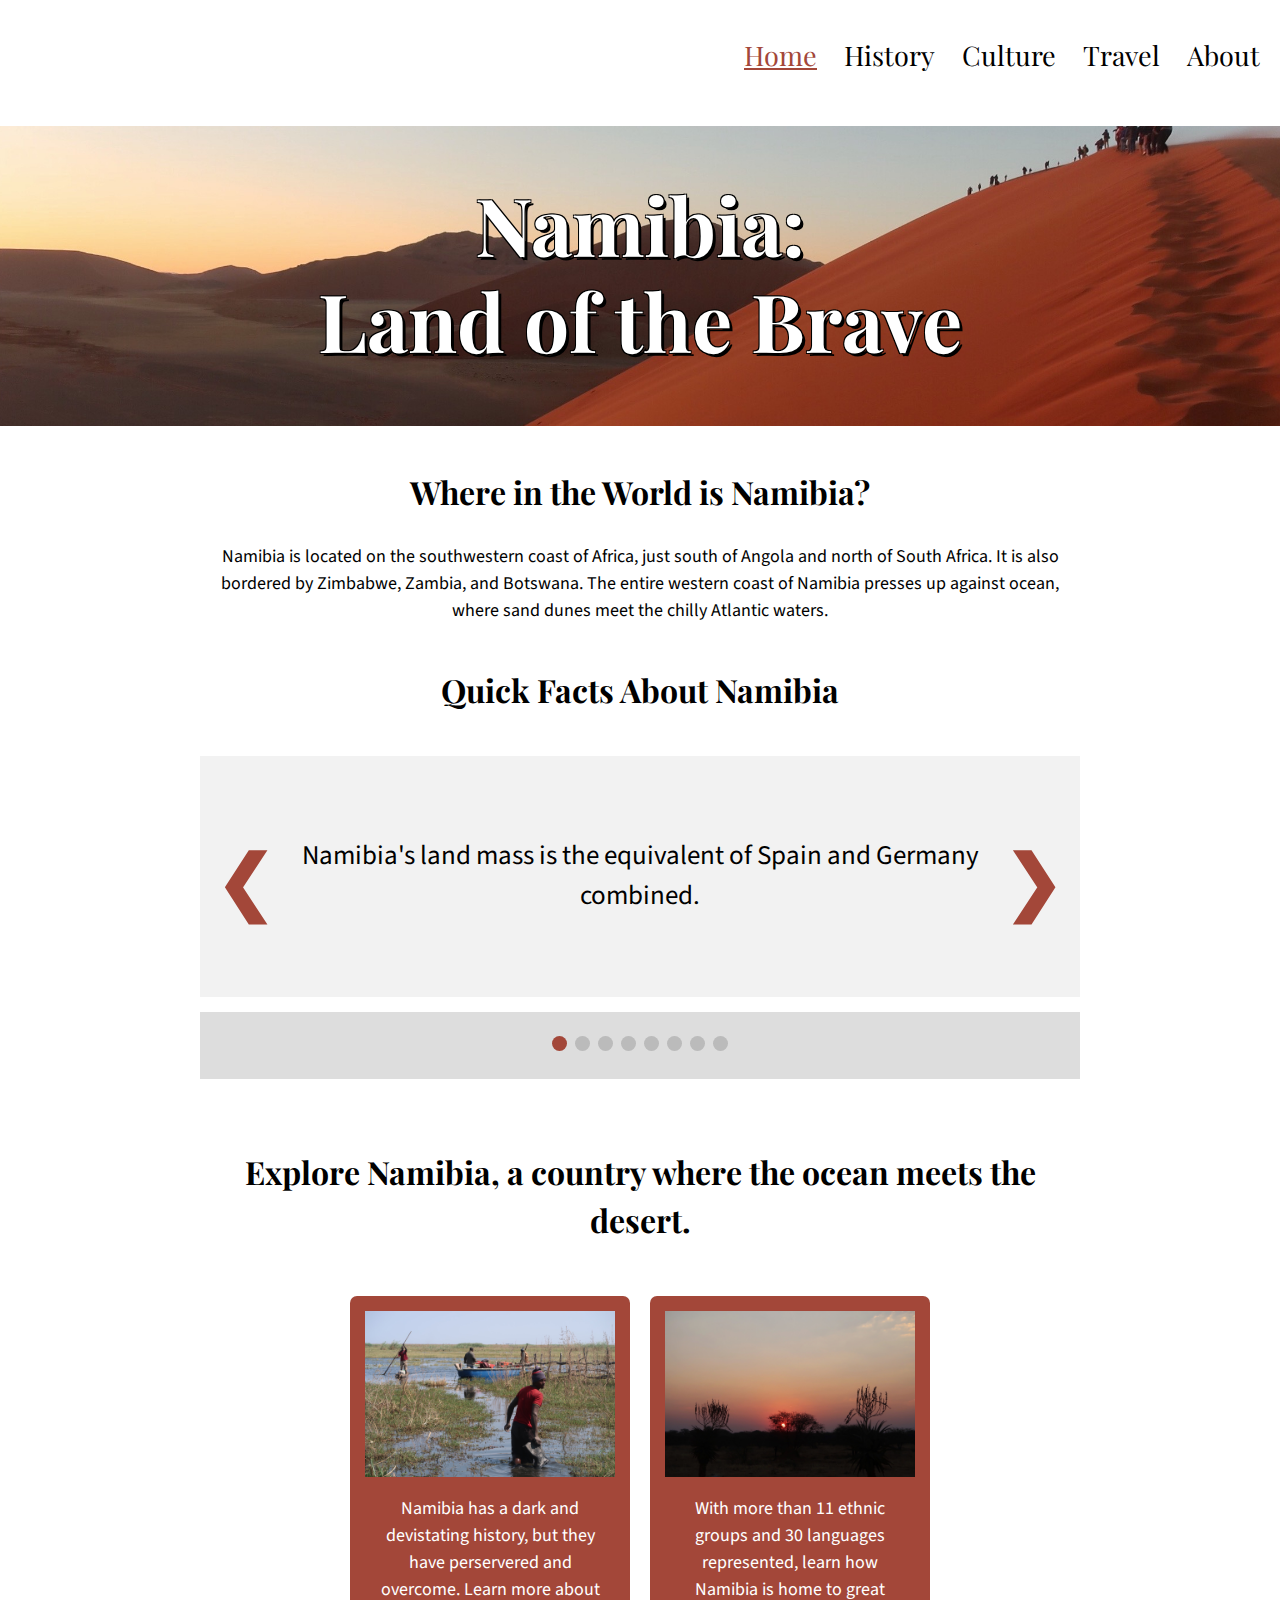
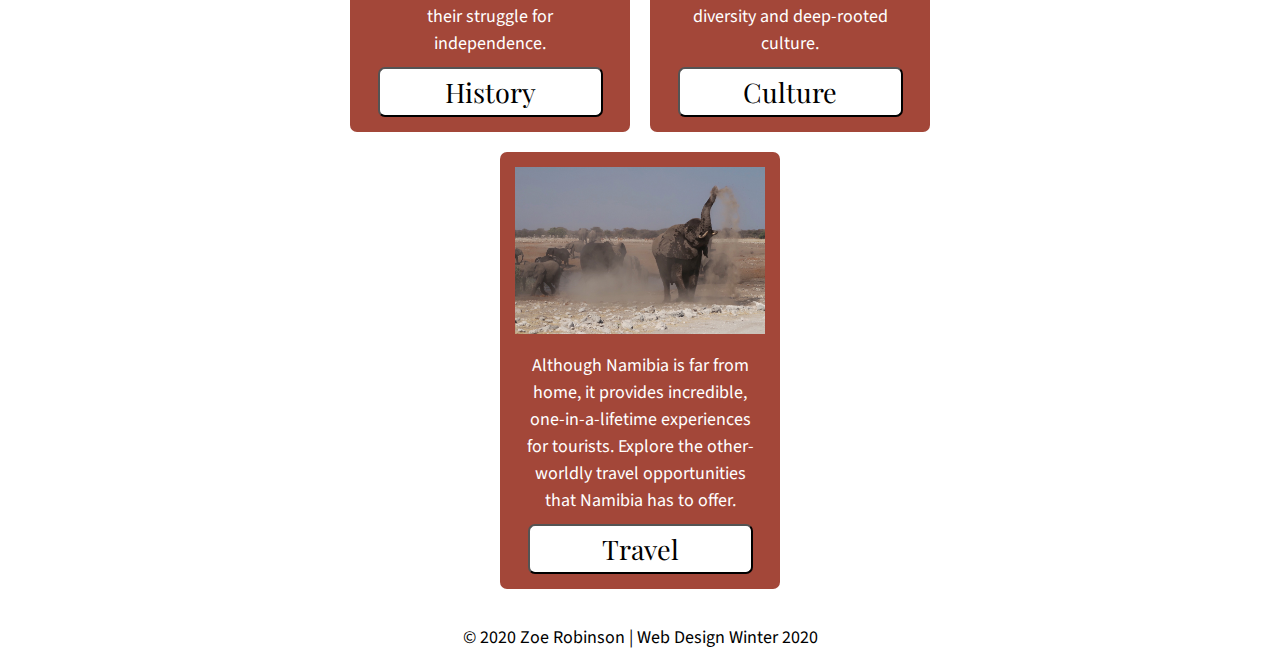
==== index.html @ 70f1e92c "Add files via upload" ====
<!DOCTYPE html>
<html lang="en">
  <head>

    <!-- Global site tag (gtag.js) - Google Analytics -->
    <script async src="https://www.googletagmanager.com/gtag/js?id=UA-159987668-1"></script>
    <script>
    window.dataLayer = window.dataLayer || [];
    function gtag(){dataLayer.push(arguments);}
    gtag('js', new Date());

    gtag('config', 'UA-159987668-1');
    </script>

    <meta charset="utf-8">
    <meta name="viewport" content="width=device-width, initial-scale=1.0">
    <link rel="stylesheet" type="text/css" href="css/html5reset.css">
    <link rel="stylesheet" type="text/css" href="css/style.css">
    <link href="https://fonts.googleapis.com/css?family=Playfair+Display&display=swap" rel="stylesheet">
    <link href="https://fonts.googleapis.com/css?family=Source+Sans+Pro&display=swap" rel="stylesheet">
    <link rel="shortcut icon" type="image/png" href="images/namibia-favicon.png"/>

    <!-- Page title -->
    <title>Namibia</title>
  </head>

  <body>
    <main>
    <!-- Skip to content -->
    <div class="skip"><a href="#main" tabindex="1">Skip to Main Content</a></div>
    <div class="container">
      <nav>
        <ul class="navbar">
          <li class="selected"><a href="index.html" tabindex="2">Home</a></li>
          <li><a href="history.html" tabindex="3">History</a></li>
          <li><a href="culture.html" tabindex="4">Culture</a></li>
          <li><a href="travel.html" tabindex="5">Travel</a></li>
          <li><a href="about.html" tabindex="6">About</a></li>
        </ul>
      </nav>

      <!-- Header content -->
      <header id="main">
        <h1>Namibia:
          <br>Land of the Brave</h1>
      </header>

      <!-- About -->
      <div class="about-text-block">
        <a id="about-text-block"></a>
        <br>
        <h2>Where in the World is Namibia?</h2>&nbsp;
        <p>Namibia is located on the southwestern coast of Africa, just south of Angola and north of South Africa. It is also bordered by Zimbabwe, Zambia, and Botswana. The entire western coast of Namibia presses up against ocean, where sand dunes meet the chilly Atlantic waters.</p>
        <br>
      </div>

      <div class="quick-facts-block">
          <h2>Quick Facts About Namibia</h2>&nbsp;
      </div>

      <!-- Slideshow container -->
      <div class="slideshow-container">
      <!-- Full-width slides/quotes -->
        <div class="mySlides">
          <q>Namibia's land mass is the equivalent of Spain and Germany combined.</q>
        </div>

        <div class="mySlides">
          <q>With 2 million people, it has the second lowest population density in the world.</q>
        </div>

        <div class="mySlides">
          <q>Namibia is home to the world’s largest underground lake: Lake Otijkoto. </q>
        </div>

        <div class="mySlides">
          <q>It is home to the Namib Desert, the largest desert in the world which runs along it’s Atlantic Ocean coast.</q>
        </div>

        <div class="mySlides">
          <q>Within the Namib Desert is the highest sand dune in the world at 900 ft. tall.</q>
        </div>

        <div class="mySlides">
          <q>80% of the entire country is desert.</q>
        </div>

        <div class="mySlides">
          <q>Namibia, along with South Africa, was colonized by Germany.</q>
        </div>

        <div class="mySlides">
          <q>English is the official language of Namibia.</q>
        </div>

        <!-- Next/prev buttons -->
        <a class="prev" onclick="plusSlides(-1)">&#10094;</a>
        <a class="next" onclick="plusSlides(1)">&#10095;</a>
      </div>

      <!-- Dots/bullets/indicators -->
      <div class="dot-container">
        <span class="dot" onclick="currentSlide(1)"></span>
        <span class="dot" onclick="currentSlide(2)"></span>
        <span class="dot" onclick="currentSlide(3)"></span>
        <span class="dot" onclick="currentSlide(4)"></span>
        <span class="dot" onclick="currentSlide(5)"></span>
        <span class="dot" onclick="currentSlide(6)"></span>
        <span class="dot" onclick="currentSlide(7)"></span>
        <span class="dot" onclick="currentSlide(8)"></span>
      </div>         
      
      
      <div class="cards-heading">
        <br><br><h2>Explore Namibia, a country where the ocean meets the desert.</h2>&nbsp;
      </div>

        <div class="cards">

          <div class="card">
              <a href="history.html">
              <img src="images/zambezi.jpg" alt="Fishermen wading through the Zambezi River" style="width:100%"></a>
              <p> Namibia has a dark and devistating history, but they have perservered and overcome. Learn more about their struggle for independence.</p>
              <button onclick="history.html">History</button>
            </div>

          <div class="card">
              <a href="culture.html">
              <img src="images/sunset.jpeg" alt="Sun setting over a desert landscape" style="width:100%"></a>
              <p> With more than 11 ethnic groups and 30 languages represented, learn how Namibia is home to great diversity and deep-rooted culture.</p>
              <button onclick="culture.html">Culture</button>
            </div>

          <div class="card">
              <a href="travel.html">
              <img src="images/elephant.jpeg" alt="Group of elephants at a watering hole" style="width:100%"></a>
              <p> Although Namibia is far from home, it provides incredible, one-in-a-lifetime experiences for tourists. Explore the other-worldly travel opportunities that Namibia has to offer.</p>
              <button onclick="travel.html">Travel</button>
            </div>

        </div>

    <!-- Slideshow functionality -->
    <script>
    var slideIndex = 1;
    showSlides(slideIndex);

    function plusSlides(n) {
      showSlides(slideIndex += n);
    }

    function currentSlide(n) {
      showSlides(slideIndex = n);
    }

    function showSlides(n) {
      var i;
      var slides = document.getElementsByClassName("mySlides");
      var dots = document.getElementsByClassName("dot");
      if (n > slides.length) {slideIndex = 1}    
      if (n < 1) {slideIndex = slides.length}
      for (i = 0; i < slides.length; i++) {
          slides[i].style.display = "none";  
      }
      for (i = 0; i < dots.length; i++) {
          dots[i].className = dots[i].className.replace(" active", "");
      }
      slides[slideIndex-1].style.display = "block";  
      dots[slideIndex-1].className += " active";
    }
    </script>
  
    <footer>
      <p>© 2020 Zoe Robinson | Web Design Winter 2020</p>
    </footer>
    </div>
    </main>
  </body>
</html>
---- css/style.css ----
body{
  	background-color: white;
  	font-size: 18px;
    line-height:1.5;
  	margin: 0;
  	padding: 0;
    font-family: 'Source Sans Pro', sans-serif;
}

header{
  background: url("../images/dune-sunrise.JPG");
  /* parallax effect */
  background-attachment: fixed;    
  background-position: center;
  background-repeat: no-repeat;
  background-size: cover;     
  height: 300px;               
  grid-column: 1 / -1;
  color: black; 
  flex-direction: row;
}

header p{
  color: black;
  font-size: 24px;
  padding: 0 100px;
  text-align: center;
  font-family: 'Source Sans Pro', sans-serif;
  font-weight: 900;
}

/* navbar */
nav{
    background-color: white;
    padding: 5px 5px; 
    text-align: center;
    font-family: 'Playfair Display', serif;
    grid-column: 1 / -1;
    grid-row: 1 / span 1;
}

nav li{
    display:block;
    line-height: 1.1;

}

nav a{
    color: black;
    text-decoration: none; 
}

nav a:hover{
    background: black;
    color: white;
}

div.container li.selected a{
  color: #A34739;
  text-decoration: underline;
}


h1{
  	font-size: 60px;
  	line-height: 1.2;
  	padding: 50px 0;
  	text-align: center;
    margin: 0 auto;
    font-family: 'Playfair Display', serif;
    color: white;
    text-shadow:
       3px 3px 0 #000,
     -1px -1px 0 #000,  
      1px -1px 0 #000,
      -1px 1px 0 #000,
       1px 1px 0 #000;
}

h2{
  	font-size: 32px;
  	line-height: 1.5;
    font-family: 'Playfair Display', serif;
    text-align: center;
}

h3{
    font-size: 24px;
    line-height: 1;
    font-family: 'Playfair Display', serif;
}

/* skip to content hidden, transition in */
.skip a{
  	background: white;
  	left: 0;
  	padding: 6px;
  	-webkit-transition: top 1s ease-out;
  	transition: top 1s ease-out;
  	z-index: 1;
  	position: absolute;
  	top: -40px;
}

/* move skip to content to top right of page when in focus */
.skip a:focus{
	top: 0;
}
 
/* add a border around content in focus */
*:focus{
 	border: 2px solid black;
 } 

footer{
  	background-color: white;
  	color: black;
  	grid-column: 1 / -1; 
  	grid-row: 9 / span 1;
    padding: 10px;
  	text-align: center;
}


/* grid container */
.container{
  display: grid;
  grid-template-columns: 50px auto 50px;
  grid-template-rows: auto auto auto auto auto auto auto auto auto;
  grid-row-gap: 15px;
}

/* Homepage (HP) styling */

.about-text-block{
  display: grid;
  text-align: center;
  grid-column: 2 / span 1;
  grid-row: 3 / span 1;
}

.quick-facts-block {
  grid-column: 2 / span 1;
  grid-row: 4 / span 1;
  text-align: center;
}

/* HP - slideshow container */
.slideshow-container {
  position: relative;
  background: #f1f1f1f1;
  min-height: 300px;
  grid-column: 2 / span 1;
  grid-row: 5 / span 1;
}

/* HP - slides */
.mySlides {
  display: none;
  padding: 80px;
  font-size: 1em;
  text-align: center;
}

/* HP - next & previous buttons */
.prev, .next {
  cursor: pointer;
  position: absolute;
  top: 50%;
  width: auto;
  margin-top: -70px;
  padding: 16px;
  color: #A34739;
  font-family: 'Playfair Display', serif;
  font-weight: bold;
  font-size: 4em;
  border-radius: 0 3px 3px 0;
  user-select: none;
}

/* HP - position the "next button" to the right */
.next {
  position: absolute;
  right: 0;
  border-radius: 3px 0 0 3px;
}

/* HP - on hover, add a slightly opaque background color */
.prev:hover, .next:hover {
  background-color: rgba(0,0,0,0.8);
  color: white;
}

/* HP - dot/bullet/indicator container */
.dot-container {
  text-align: center;
  padding: 20px;
  background: #ddd;
  grid-column: 2 / span 1;
  grid-row: 6 / span 1;
}

/* HP - dots/bullets/indicators */
.dot {
  cursor: pointer;
  height: 15px;
  width: 15px;
  margin: 0 2px;
  background-color: #bbb;
  border-radius: 50%;
  display: inline-block;
  transition: background-color 0.6s ease;
}

/* HP - Add a background color to the active dot/circle */
.active, .dot:hover {
  background-color: #A34739;
}


/* HP - cards */
.cards{
    display: flex;
    min-height: 300px;
    flex-direction: row;
    justify-content: center;
    align-items: center;
    flex-wrap: wrap;
    grid-column: 2 / span 1;
    grid-row: 8 / span 1; 
}

.cards-heading{
  justify-content: center;
  text-align: center;
  grid-column: 2 / span 1;
  grid-row: 7 / span 1;
}

.card {
  margin: 10px;
  background: #A34739;
  border-radius: 7px;
  padding: 15px;
  flex-basis: 500px;
}

.card > p {
  list-style: none;
  padding: 10px;
  color: #ffffff;
  text-align: center;
}

.card > ul li {
  width: 90%;
  margin: 20px auto;
}

.card button{
  width: 90%;
  height: 50px;
  display: block;
  margin: 0 auto;
  background: #ffffff; 
  color: #000000;
  font-size: 1.5em;
  font-family: 'Playfair Display', serif;
  border-radius: 7px;
}

.card button:hover {
  background: #000000;
  color: #ffffff;
}

.card > img{
  width: 300px;
  border: 0px solid #ffffff;
  border-radius: 7px 7px 0 0;
}

.flip-cards{
  display: flex;
  max-height: 100px;
  flex-direction: row;
  justify-content: center;
  justify-content: space-between;
  align-items: center;
  flex-wrap: wrap;
  padding: 10px 10px 10px 10px;
  grid-column: 2 / span 1;
  grid-row: 4 / span 2; 
}

/* The flip card container */
.flip-card {
  background-color: white;
  width: 100px;
  height: 100px;
  border: none;
  perspective: 1000px; /* Remove this if you don't want the 3D effect */
}

/* This container is needed to position the front and back side */
.flip-card-inner {
  position: relative;
  width: 100%;
  height: 100%;
  text-align: center;
  transition: transform 0.8s;
  transform-style: preserve-3d;
}

/* Do an horizontal flip when you move the mouse over the flip box container */
.flip-card:hover .flip-card-inner {
  transform: rotateY(180deg);
}

/* Position the front and back side */
.flip-card-front, .flip-card-back {
  position: absolute;
  width: 100%;
  height: 100%;
  -webkit-backface-visibility: hidden; /* Safari */
  backface-visibility: hidden;
}

/* Style the front side (fallback if image is missing) */
.flip-card-front {
  background-color: white;
  color: black;
}

/* Style the back side */
.flip-card-back {
  background: white;
  color: black;
  align-self: center;
  transform: rotateY(180deg);
}

.flip-card-back > h3 {
  font-size: .75em;
}


/* History (H) styling */
.history-text-block{
  display: grid;
  text-align: left;
  grid-column: 2 / span 1;
  grid-row: 3 / span 1;
}

.history-gallery{
  width: 90%;
  padding: 10px;
  display: block;
  margin-left: auto;
  margin-right: auto;
  grid-column: 2 / span 1;
  grid-row: 4 / span 1;
}

.history-caption{
  font-size: 1.25em;
  line-height: 1;
  padding: 10px 0;
  text-align: center;
  font-family: 'Playfair Display', serif;
  color: black;
  grid-column: 2 / span 1;
  grid-row: 5 / span 1;
}

/* Culture (C) styling */
.culture-text-block-1{
  display: grid;
  text-align: left;
  grid-column: 2 / span 1;
  grid-row: 3 / span 1;
}

.culture-text-block-2{
  display: grid;
  text-align: left;
  grid-column: 2 / span 1;
  grid-row: 6 / span 1;
}

.culture-gallery{
  width: 60%;
  padding: 10px;
  display: block;
  margin-left: auto;
  margin-right: auto;
  grid-column: 2 / span 1;
  grid-row: 6 / span 1;
}

.culture-caption{
    font-size: 1.25em;
    line-height: 1;
    padding: 10px 0;
    text-align: center;
    font-family: 'Playfair Display', serif;
    color: black;
    grid-column: 2 / span 1;
    grid-row: 7 / span 1;
}

/* Travel (T) styling */
.travel-text-block{
  display: grid;
  text-align: left;
  grid-column: 2 / span 1;
  grid-row: 3 / span 1;
}

.travel-gallery{
  width: 90%;
  padding: 10px;
  display: block;
  margin-left: auto;
  margin-right: auto;
  grid-column: 2 / span 1;
  grid-row: 4 / span 1;
}

.travel-caption{
    font-size: 20px;
    line-height: 1;
    padding: 10px 0;
    text-align: center;
    font-family: 'Playfair Display', serif;
    color: black;
    grid-column: 2 / span 1;
    grid-row: 5 / span 1;
}


/* About (A) styling */

.about-container{
  display: grid;
  grid-template-columns: 50px 1fr 50px;
  grid-template-rows: repeat(9,auto);
  margin: auto;
  width: 95vw;
  grid-row-gap: 5px;
}

.about-container div{
  overflow: hidden;
}

.about-me-text-block{
  display: grid;
  text-align: left;
  grid-column: 2 / span 1;
  grid-row: 3 / span 1;
}

/* A - gallery styling */
.gallery{
  display: grid;
  text-align: left;
  grid-column: 2 / span 1;
  grid-row: 4 / span 1;
}

.gallery img {
  object-fit: cover;
  max-width: 100%;
  margin: 0 auto;
}

.img-one,.img-two,.img-three,.img-four,.img-five,.img-six,.img-seven,.img-eight,.img-nine{
  padding: 30px;
}


.get-in-touch{
  text-align: left;
  grid-column: 2 / span 1;
  grid-row: 7 / span 1;
}

.form{
  grid-column: 1 / -1;
  grid-row: 8 / span 1;
  width: 100%;
}

/* form styling */
fieldset{
   border-radius: 10px;
   margin: 0 auto;
}

fieldset div{
   border: 2px solid black;
   margin: 2%;
   padding: 1%;
   border-radius: 5px;
}

.contact{
   display: grid;
}
{
   border: 1px solid black;
   width: 100%
   padding: 3%;
   margin-left: 10%;
   -webkit-box-sizing: content-box;
   -moz-box-sizing: content-box;
   box-sizing: content-box;
}

div label{
  font-family: 'Source Sans Pro', sans-serif;
  font-size: 1.5em; 
}

input, textarea, select{
  background-color:#FFFFFF;
  min-height: 30px;
  outline: solid 1px gray;
  font-family: 'Source Sans Pro', sans-serif;
  font-size: 1em;
}

textarea #message{
  font-family: 'Source Sans Pro', sans-serif;
  font-size: 1em;
}

form button {
  background-color: #A34739;
  border-radius: 7px;
  font-family: 'Playfair Display', serif;
  color: white;
  font-size: 1.5em;
}



/* media query #1: TABLET view */

@media screen and (min-width: 600px){
/* navbar */
nav{
    padding: 20px 20px; 
    text-align: center;
    font-size: 1.25em;
}

nav li{
    display:inline-block;
    padding-left:20px;
}

nav a:hover{
    padding: 5px 1px;
}

fieldset{
  width: 90%;
}

}

/* media query #2: DESKTOP view */

@media screen and (min-width: 850px){

  .container{
  display: grid;
  grid-template-columns: 200px auto 200px;
  }

  .slideshow-container {
  min-height: 200px;
  }

  nav{
    padding: 35px 20px;
    text-align: right;
    font-size: 1.5em;
  }

  nav a:hover{
    padding: 10px 1px;
  }

  h1{
    color: white;
    font-size: 80px;
    line-height: 1.2;
    padding: 50px 0;
    text-align: center;
    margin: 0 auto;
    font-family: 'Playfair Display', serif;
  }


  .card {
    flex-basis: 250px;
    flex-flow: row wrap;
    justify-content: center;
  }

  .mySlides {
  font-size: 1.5em;
  }

  .flip-cards{
  display: flex;
  max-height: 200px;
  flex-direction: row;
  justify-content: center;
  justify-content: space-between;
  align-items: center;
  flex-wrap: wrap;
  padding: 10px 10px 120px 10px;
  grid-column: 2 / span 1;
  grid-row: 4 / span 2; 
}

/* About (A) styling */

.about-container{
  display: grid;
  grid-template-columns: 50px repeat(3,1fr) 50px;
  grid-template-rows: repeat(9,auto);
  margin: auto;
  width: 95vw;
  grid-row-gap: 5px;
}

.about-container div{
  overflow: hidden;
}

.about-me-text-block{
  display: grid;
  text-align: left;
  grid-column: 2 / span 3;
  grid-row: 3 / span 1;
}

.gallery{
  grid-column: 2 / span 3;
  grid-row: 4 / span 3;
  width:100%;
  margin: 0 auto;
/*  justify-content: space-between;*/
}

.gallery img {
  object-fit: cover;
  max-width: 100%;
  height: auto;
  transition: transform .5s ease;
}

.gallery img:hover{
    -ms-transform: scale(1.5); 
    -webkit-transform: scale(1.5); 
    transform: scale(1.5);
}

.img-one{
  grid-column: 1 / span 1;
  grid-row: 1 / span 1;
  padding: 10px 10px;
}

.img-two{
  grid-column: 2 / span 1;
  grid-row: 1 / span 1;
  padding: 10px 10px;
}

.img-three{
  grid-column: 3 / span 1;
  grid-row: 1 / span 1;
  padding: 10px 10px;
}

.img-four{
  grid-column: 1 / span 1;
  grid-row: 2 / span 1;
  padding: 10px 10px;
}

.img-five{
  grid-column: 2 / span 1;
  grid-row: 2 / span 1;
  padding: 10px 10px;
}

.img-six{
  grid-column: 3 / span 1;
  grid-row: 2 / span 1;
  padding: 10px 10px;
}

.img-seven{
  grid-column: 1 / span 1;
  grid-row: 3 / span 1;
  padding: 10px 10px;
}

.img-eight{
  grid-column: 2 / span 1;
  grid-row: 3 / span 1;
  padding: 10px 10px;
}

.img-nine{
  grid-column: 3 / span 1;
  grid-row: 3 / span 1;
  padding: 10px 10px;
}


.get-in-touch{
  text-align: left;
  grid-column: 2 / span 3;
  grid-row: 7 / span 1;
}

.form{
  text-align: left;
  grid-column: 2 / span 3;
  grid-row: 8 / span 1;
}

/* The flip card container */
.flip-card {
  background-color: white;
  width: 250px;
  height: 250px;
  border: none;
  perspective: 1000px; /* Remove this if you don't want the 3D effect */
}

.flip-card-back > h3 {
  margin-top: 100px;
}

fieldset{
  width: 70%;
}

}



/* media query #2: reduce motion */

@media screen and (prefers-reduced-motion: reduce){
  html{
      scroll-behavior: auto;
  }

  .skip a{
    -webkit-transition: none;
    transition: none;
  }
}
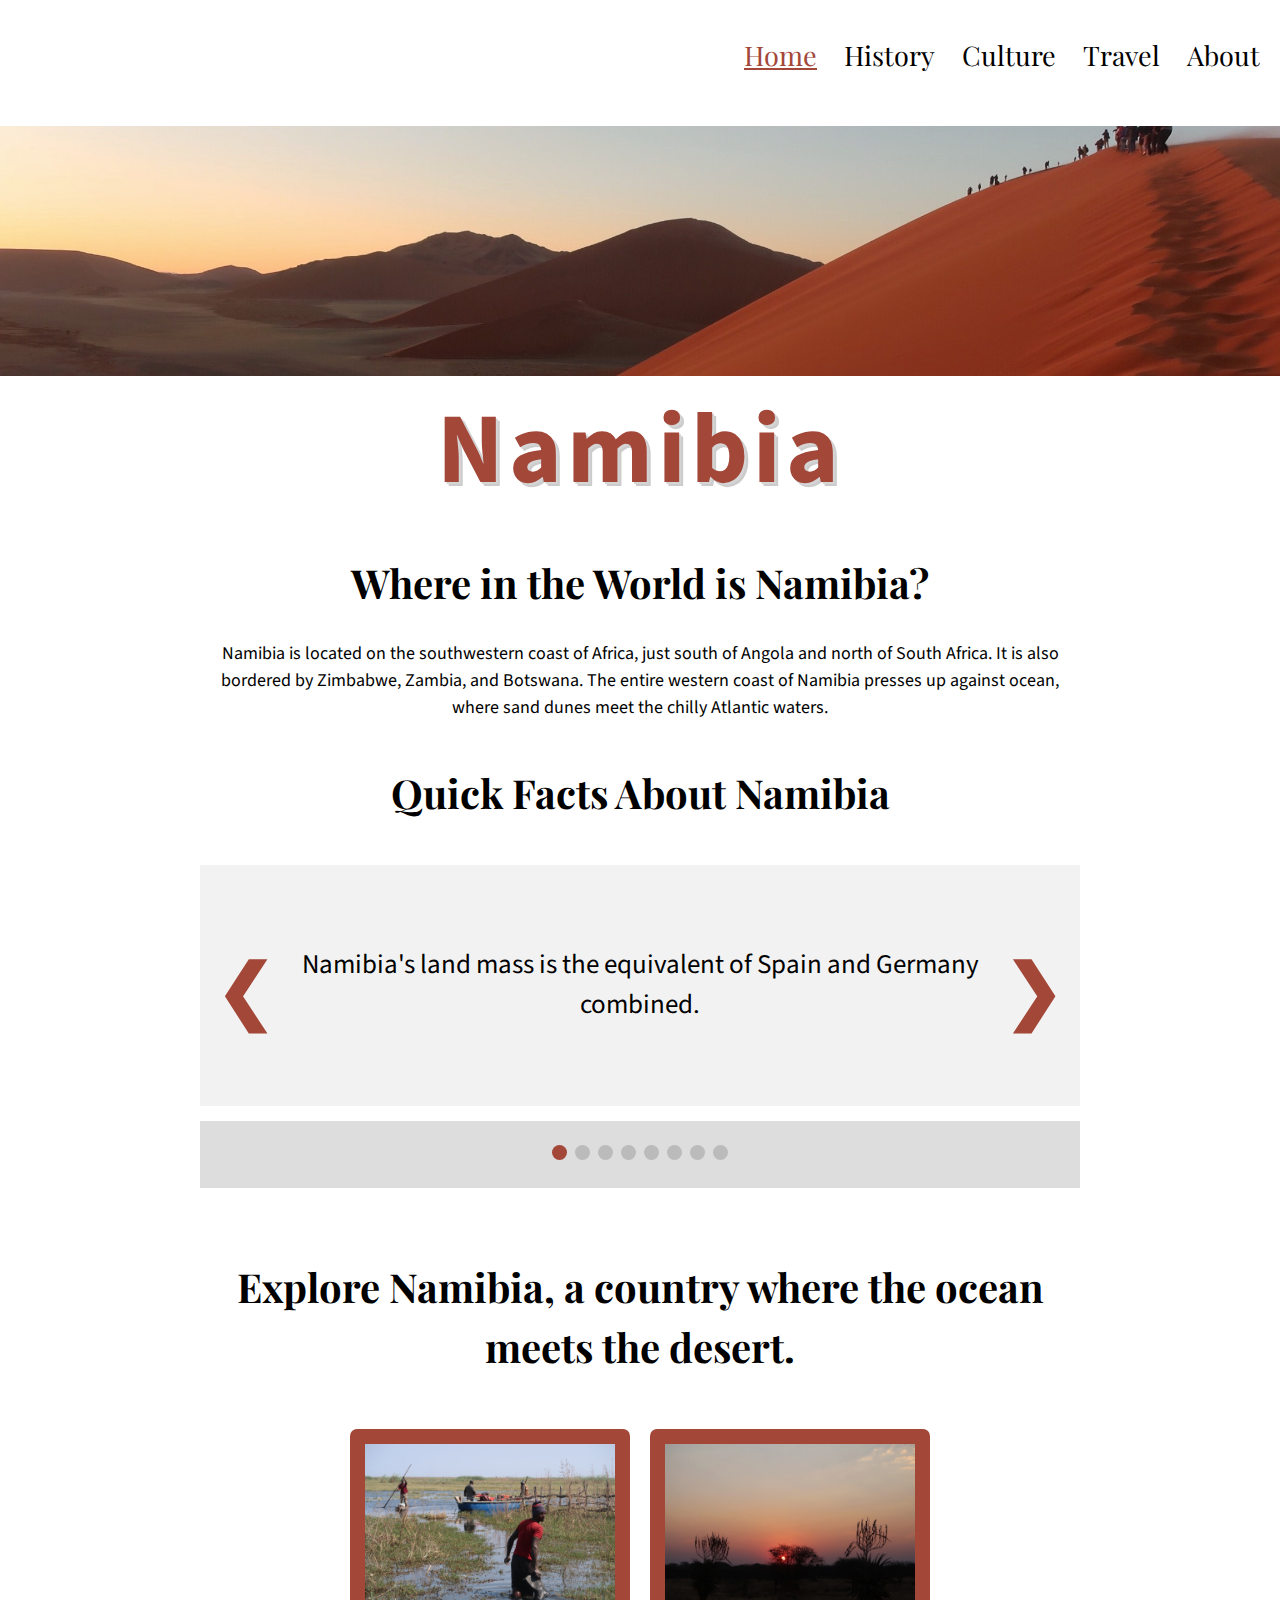
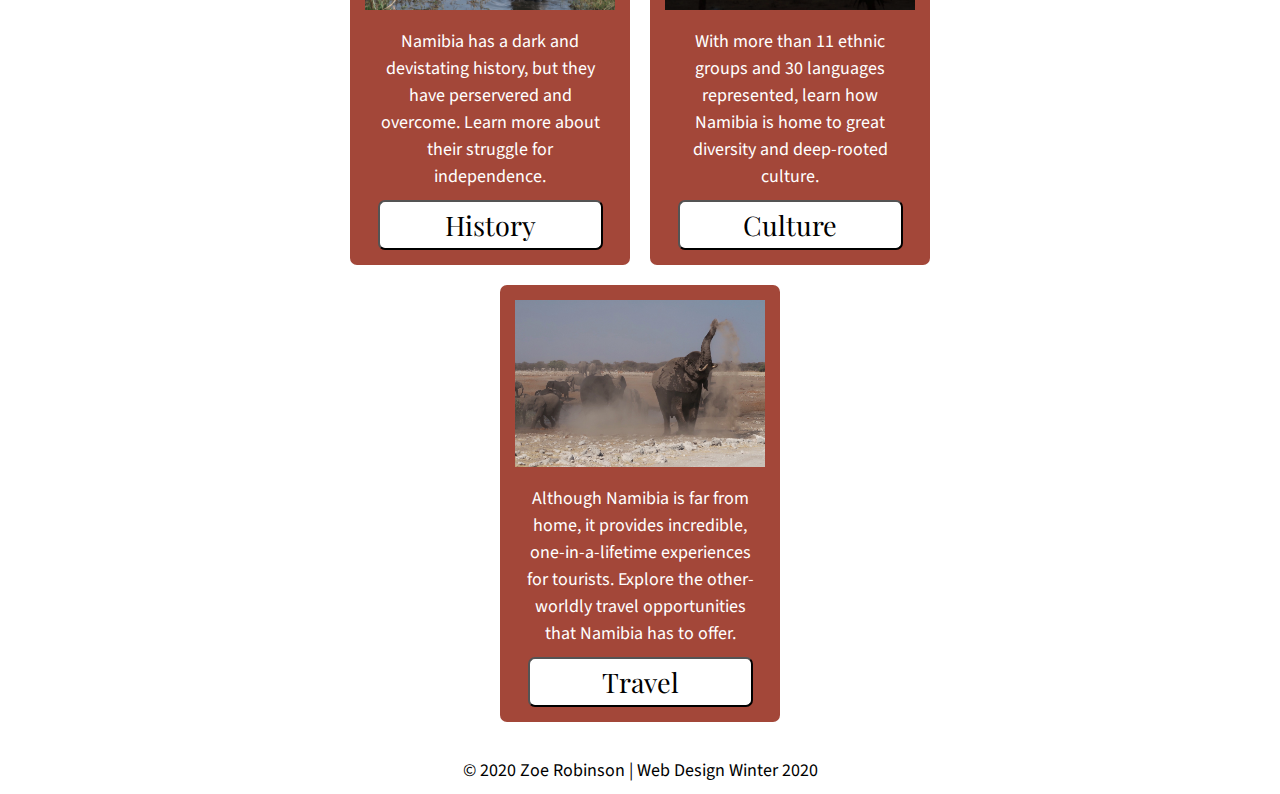
==== commit 9c6a61d0: "Update index.html" ====
--- a/index.html
+++ b/index.html
@@ -41,11 +41,12 @@
 
       <!-- Header content -->
       <header id="main">
-        <h1>Namibia:
-          <br>Land of the Brave</h1>
       </header>
 
       <!-- About -->
+      <div class="title">
+        <h1>Namibia</h1>
+      </div>
       <div class="about-text-block">
         <a id="about-text-block"></a>
         <br>
--- a/css/style.css
+++ b/css/style.css
@@ -11,10 +11,10 @@
   background: url("../images/dune-sunrise.JPG");
   /* parallax effect */
   background-attachment: fixed;    
-  background-position: center;
+  background-position:  center;
   background-repeat: no-repeat;
   background-size: cover;     
-  height: 300px;               
+  height: 150px;               
   grid-column: 1 / -1;
   color: black; 
   flex-direction: row;
@@ -51,8 +51,17 @@
 }
 
 nav a:hover{
-    background: black;
     color: white;
+    animation: pulse 1s infinite;
+}
+
+@keyframes pulse {
+  0% {
+    background-color: #A34739;
+  }
+  100% {
+    background-color: #000000;
+  }
 }
 
 div.container li.selected a{
@@ -62,30 +71,28 @@
 
 
 h1{
-  	font-size: 60px;
+  	font-size: 70px;
   	line-height: 1.2;
-  	padding: 50px 0;
   	text-align: center;
     margin: 0 auto;
-    font-family: 'Playfair Display', serif;
-    color: white;
-    text-shadow:
-       3px 3px 0 #000,
-     -1px -1px 0 #000,  
-      1px -1px 0 #000,
-      -1px 1px 0 #000,
-       1px 1px 0 #000;
+    font-family: 'Source Sans Pro', sans-serif;
+    color: #A34739;
+    background-color: white;
+    letter-spacing: .05em;
+    text-shadow: 
+      2px 2px 0px #d5d5d5, 
+      4px 4px 0px rgba(0, 0, 0, 0.2);
 }
 
 h2{
-  	font-size: 32px;
+  	font-size: 24px;
   	line-height: 1.5;
     font-family: 'Playfair Display', serif;
     text-align: center;
 }
 
 h3{
-    font-size: 24px;
+    font-size: 18px;
     line-height: 1;
     font-family: 'Playfair Display', serif;
 }
@@ -116,7 +123,7 @@
   	background-color: white;
   	color: black;
   	grid-column: 1 / -1; 
-  	grid-row: 9 / span 1;
+  	grid-row: 10 / span 1;
     padding: 10px;
   	text-align: center;
 }
@@ -126,22 +133,28 @@
 .container{
   display: grid;
   grid-template-columns: 50px auto 50px;
-  grid-template-rows: auto auto auto auto auto auto auto auto auto;
+  grid-template-rows: repeat(10,auto);
   grid-row-gap: 15px;
 }
 
 /* Homepage (HP) styling */
+.title{
+  display: grid;
+  text-align: center;
+  grid-column: 2 / span 1;
+  grid-row: 3 / span 1;
+}
 
 .about-text-block{
   display: grid;
   text-align: center;
   grid-column: 2 / span 1;
-  grid-row: 3 / span 1;
+  grid-row: 4 / span 1;
 }
 
 .quick-facts-block {
   grid-column: 2 / span 1;
-  grid-row: 4 / span 1;
+  grid-row: 5 / span 1;
   text-align: center;
 }
 
@@ -151,7 +164,7 @@
   background: #f1f1f1f1;
   min-height: 300px;
   grid-column: 2 / span 1;
-  grid-row: 5 / span 1;
+  grid-row: 6 / span 1;
 }
 
 /* HP - slides */
@@ -197,7 +210,7 @@
   padding: 20px;
   background: #ddd;
   grid-column: 2 / span 1;
-  grid-row: 6 / span 1;
+  grid-row: 7 / span 1;
 }
 
 /* HP - dots/bullets/indicators */
@@ -227,14 +240,14 @@
     align-items: center;
     flex-wrap: wrap;
     grid-column: 2 / span 1;
-    grid-row: 8 / span 1; 
+    grid-row: 9 / span 1; 
 }
 
 .cards-heading{
   justify-content: center;
   text-align: center;
   grid-column: 2 / span 1;
-  grid-row: 7 / span 1;
+  grid-row: 8 / span 1;
 }
 
 .card {
@@ -477,7 +490,7 @@
 }
 
 .img-one,.img-two,.img-three,.img-four,.img-five,.img-six,.img-seven,.img-eight,.img-nine{
-  padding: 30px;
+  padding: 10px;
 }
 
 
@@ -557,6 +570,10 @@
     font-size: 1.25em;
 }
 
+header{
+  height: 200px;               
+}
+
 nav li{
     display:inline-block;
     padding-left:20px;
@@ -566,9 +583,25 @@
     padding: 5px 1px;
 }
 
+h1{
+  font-size: 90px;
+  line-height: 1.2;
+  text-align: center;
+  margin: 0 auto;
+}
+
+h2{
+    font-size: 30px;
+    line-height: 1.5;
+}
+
 fieldset{
   width: 90%;
 }
+
+.mySlides {
+  font-size: 1.25em;
+  }
 
 }
 
@@ -595,15 +628,27 @@
     padding: 10px 1px;
   }
 
+  header{
+  height: 250px;               
+}
+
   h1{
-    color: white;
-    font-size: 80px;
+    font-size: 100px;
     line-height: 1.2;
-    padding: 50px 0;
     text-align: center;
     margin: 0 auto;
-    font-family: 'Playfair Display', serif;
-  }
+  }
+
+  h2{
+    font-size: 40px;
+    line-height: 1.5;
+}
+
+.gallery img:hover{
+    -ms-transform: scale(1.5); 
+    -webkit-transform: scale(1.5); 
+    transform: scale(1.5);
+}
 
 
   .card {
@@ -656,7 +701,6 @@
   grid-row: 4 / span 3;
   width:100%;
   margin: 0 auto;
-/*  justify-content: space-between;*/
 }
 
 .gallery img {
@@ -762,13 +806,11 @@
 
 /* media query #2: reduce motion */
 
-@media screen and (prefers-reduced-motion: reduce){
-  html{
-      scroll-behavior: auto;
-  }
-
-  .skip a{
-    -webkit-transition: none;
-    transition: none;
-  }
-}
+@media (prefers-reduced-motion: reduce) {
+  nav a:hover {
+    animation: none;
+    background-color:black;
+  }
+  .gallery img:hover{
+    transform:none;
+}
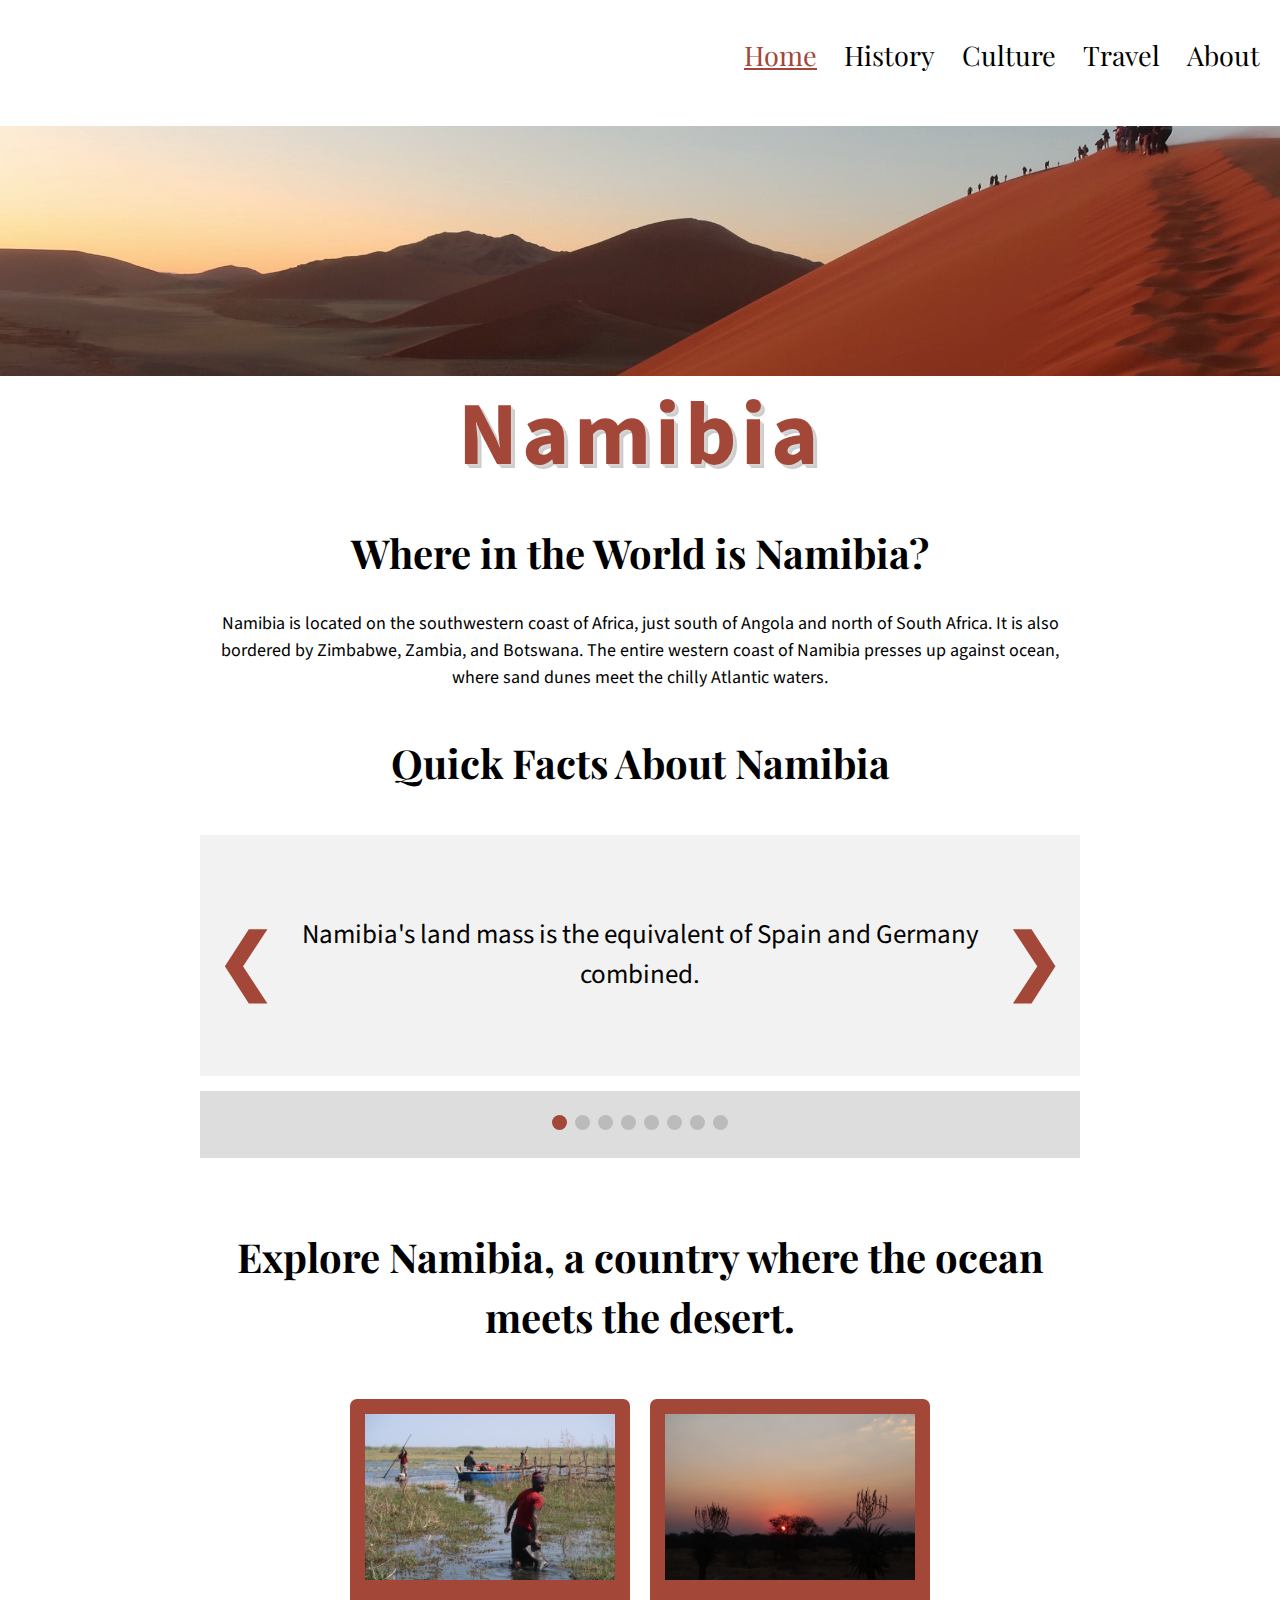
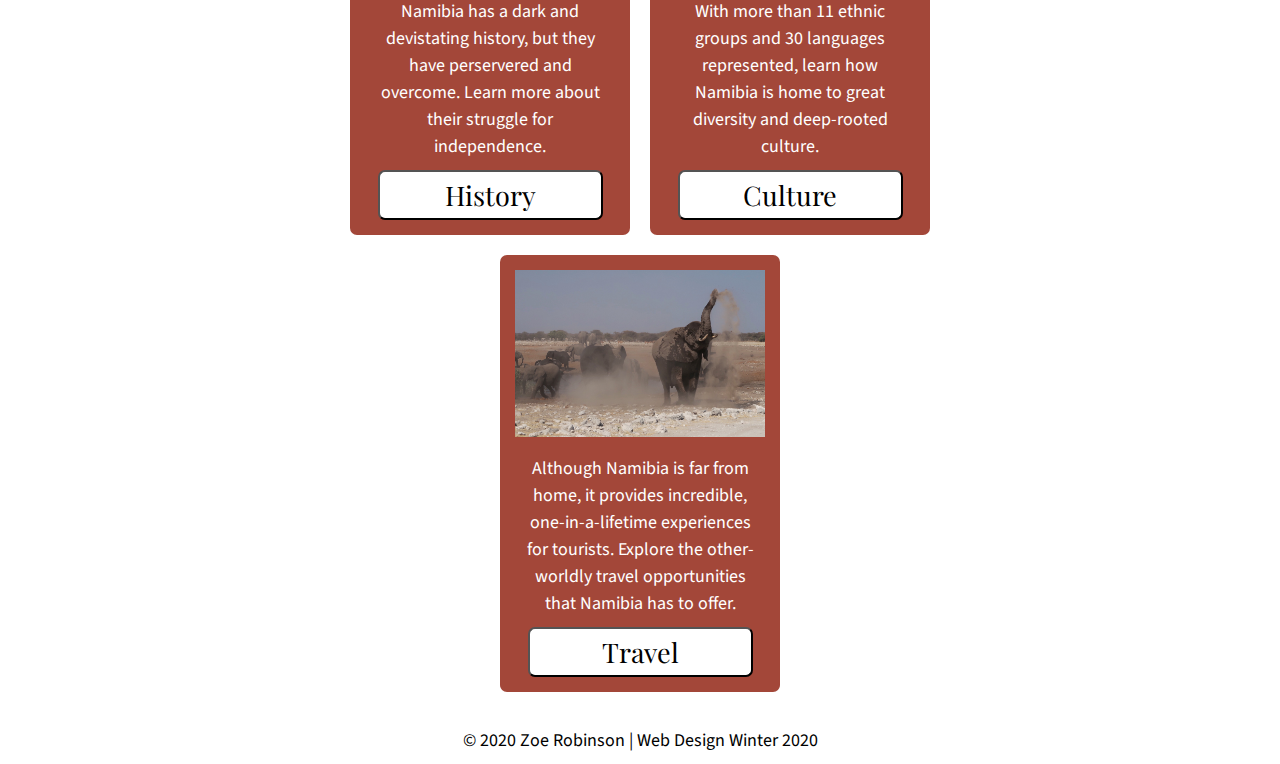
==== commit 381a1750: "Update index.html" ====
--- a/index.html
+++ b/index.html
@@ -27,15 +27,15 @@
   <body>
     <main>
     <!-- Skip to content -->
-    <div class="skip"><a href="#main" tabindex="1">Skip to Main Content</a></div>
+    <div class="skip"><a href="#main" tabindex="0">Skip to Main Content</a></div>
     <div class="container">
       <nav>
         <ul class="navbar">
-          <li class="selected"><a href="index.html" tabindex="2">Home</a></li>
-          <li><a href="history.html" tabindex="3">History</a></li>
-          <li><a href="culture.html" tabindex="4">Culture</a></li>
-          <li><a href="travel.html" tabindex="5">Travel</a></li>
-          <li><a href="about.html" tabindex="6">About</a></li>
+          <li class="selected"><a href="index.html" tabindex="0">Home</a></li>
+          <li><a href="history.html" tabindex="0">History</a></li>
+          <li><a href="culture.html" tabindex="0">Culture</a></li>
+          <li><a href="travel.html" tabindex="0">Travel</a></li>
+          <li><a href="about.html" tabindex="0">About</a></li>
         </ul>
       </nav>
 
@@ -101,14 +101,14 @@
 
       <!-- Dots/bullets/indicators -->
       <div class="dot-container">
-        <span class="dot" onclick="currentSlide(1)"></span>
-        <span class="dot" onclick="currentSlide(2)"></span>
-        <span class="dot" onclick="currentSlide(3)"></span>
-        <span class="dot" onclick="currentSlide(4)"></span>
-        <span class="dot" onclick="currentSlide(5)"></span>
-        <span class="dot" onclick="currentSlide(6)"></span>
-        <span class="dot" onclick="currentSlide(7)"></span>
-        <span class="dot" onclick="currentSlide(8)"></span>
+        <span class="dot" onclick="currentSlide(1)" tabindex="0"></span>
+        <span class="dot" onclick="currentSlide(2)" tabindex="0"></span>
+        <span class="dot" onclick="currentSlide(3)" tabindex="0"></span>
+        <span class="dot" onclick="currentSlide(4)" tabindex="0"></span>
+        <span class="dot" onclick="currentSlide(5)" tabindex="0"></span>
+        <span class="dot" onclick="currentSlide(6)" tabindex="0"></span>
+        <span class="dot" onclick="currentSlide(7)" tabindex="0"></span>
+        <span class="dot" onclick="currentSlide(8)" tabindex="0"></span>
       </div>         
       
       
@@ -119,24 +119,24 @@
         <div class="cards">
 
           <div class="card">
-              <a href="history.html">
+              <a href="zoerobinson.github.io/portfolio/history.html">
               <img src="images/zambezi.jpg" alt="Fishermen wading through the Zambezi River" style="width:100%"></a>
               <p> Namibia has a dark and devistating history, but they have perservered and overcome. Learn more about their struggle for independence.</p>
-              <button onclick="history.html">History</button>
+              <button onclick="zoerobinson.github.io/portfolio/history.html">History</button>
             </div>
 
           <div class="card">
-              <a href="culture.html">
+              <a href="zoerobinson.github.io/portfolio/culture.html">
               <img src="images/sunset.jpeg" alt="Sun setting over a desert landscape" style="width:100%"></a>
               <p> With more than 11 ethnic groups and 30 languages represented, learn how Namibia is home to great diversity and deep-rooted culture.</p>
-              <button onclick="culture.html">Culture</button>
+              <button onclick="zoerobinson.github.io/portfolio/culture.html">Culture</button>
             </div>
 
           <div class="card">
-              <a href="travel.html">
+              <a href="zoerobinson.github.io/portfolio/travel.html">
               <img src="images/elephant.jpeg" alt="Group of elephants at a watering hole" style="width:100%"></a>
               <p> Although Namibia is far from home, it provides incredible, one-in-a-lifetime experiences for tourists. Explore the other-worldly travel opportunities that Namibia has to offer.</p>
-              <button onclick="travel.html">Travel</button>
+              <button onclick="zoerobinson.github.io/portfolio/travel.html">Travel</button>
             </div>
 
         </div>
--- a/css/style.css
+++ b/css/style.css
@@ -72,7 +72,7 @@
 
 h1{
   	font-size: 70px;
-  	line-height: 1.2;
+  	line-height: 1;
   	text-align: center;
     margin: 0 auto;
     font-family: 'Source Sans Pro', sans-serif;
@@ -132,7 +132,7 @@
 /* grid container */
 .container{
   display: grid;
-  grid-template-columns: 50px auto 50px;
+  grid-template-columns: 50px 1fr 50px;
   grid-template-rows: repeat(10,auto);
   grid-row-gap: 15px;
 }
@@ -295,24 +295,23 @@
 
 .flip-cards{
   display: flex;
-  max-height: 100px;
+  width: 100%;
   flex-direction: row;
   justify-content: center;
   justify-content: space-between;
   align-items: center;
-  flex-wrap: wrap;
   padding: 10px 10px 10px 10px;
   grid-column: 2 / span 1;
-  grid-row: 4 / span 2; 
+  grid-row: 4 / span 1; 
 }
 
 /* The flip card container */
 .flip-card {
   background-color: white;
-  width: 100px;
-  height: 100px;
+  width: 33%;
   border: none;
   perspective: 1000px; /* Remove this if you don't want the 3D effect */
+  margin: 0px 0px 130px 0px;
 }
 
 /* This container is needed to position the front and back side */
@@ -327,6 +326,10 @@
 
 /* Do an horizontal flip when you move the mouse over the flip box container */
 .flip-card:hover .flip-card-inner {
+  transform: rotateY(180deg);
+}
+
+.flip-card:focus .flip-card-inner {
   transform: rotateY(180deg);
 }
 
@@ -354,7 +357,8 @@
 }
 
 .flip-card-back > h3 {
-  font-size: .75em;
+  margin-top: 50px;
+  font-size: 18px;
 }
 
 
@@ -558,6 +562,12 @@
   font-size: 1.5em;
 }
 
+form legend {
+  text-align: center;
+  font-family:'Source Sans Pro', sans-serif;
+  font-size: 1.5em;
+}
+
 
 
 /* media query #1: TABLET view */
@@ -584,8 +594,8 @@
 }
 
 h1{
-  font-size: 90px;
-  line-height: 1.2;
+  font-size: 80px;
+  line-height: 1;
   text-align: center;
   margin: 0 auto;
 }
@@ -595,6 +605,12 @@
     line-height: 1.5;
 }
 
+h3{
+    font-size: 24px;
+    line-height: 1;
+    font-family: 'Playfair Display', serif;
+}
+
 fieldset{
   width: 90%;
 }
@@ -602,6 +618,15 @@
 .mySlides {
   font-size: 1.25em;
   }
+
+.flip-card {
+  margin: 0px 0px 220px 0px;
+}
+
+.flip-card-back > h3 {
+  margin-top: 100px;
+  font-size: 24px;
+}
 
 }
 
@@ -630,11 +655,11 @@
 
   header{
   height: 250px;               
-}
+  }
 
   h1{
-    font-size: 100px;
-    line-height: 1.2;
+    font-size: 90px;
+    line-height: 1;
     text-align: center;
     margin: 0 auto;
   }
@@ -642,13 +667,19 @@
   h2{
     font-size: 40px;
     line-height: 1.5;
-}
-
-.gallery img:hover{
+  }
+
+  h3{
+    font-size: 30px;
+    line-height: 1;
+    font-family: 'Playfair Display', serif;
+  }
+
+  .gallery img:hover{
     -ms-transform: scale(1.5); 
     -webkit-transform: scale(1.5); 
     transform: scale(1.5);
-}
+  }
 
 
   .card {
@@ -661,18 +692,9 @@
   font-size: 1.5em;
   }
 
-  .flip-cards{
-  display: flex;
-  max-height: 200px;
-  flex-direction: row;
-  justify-content: center;
-  justify-content: space-between;
-  align-items: center;
-  flex-wrap: wrap;
-  padding: 10px 10px 120px 10px;
-  grid-column: 2 / span 1;
-  grid-row: 4 / span 2; 
-}
+  .flip-card {
+  margin: 0px 0px 320px 0px;
+  }
 
 /* About (A) styling */
 
@@ -783,28 +805,19 @@
   grid-row: 8 / span 1;
 }
 
-/* The flip card container */
-.flip-card {
-  background-color: white;
-  width: 250px;
-  height: 250px;
-  border: none;
-  perspective: 1000px; /* Remove this if you don't want the 3D effect */
-}
 
 .flip-card-back > h3 {
   margin-top: 100px;
+  font-size: 30px;
 }
 
 fieldset{
   width: 70%;
 }
-
-}
-
-
-
-/* media query #2: reduce motion */
+}
+
+
+/* media query #3: reduce motion */
 
 @media (prefers-reduced-motion: reduce) {
   nav a:hover {
@@ -813,4 +826,8 @@
   }
   .gallery img:hover{
     transform:none;
-}
+  }
+  .flip-card:hover .flip-card-inner {
+  transform:none;
+  }
+}
